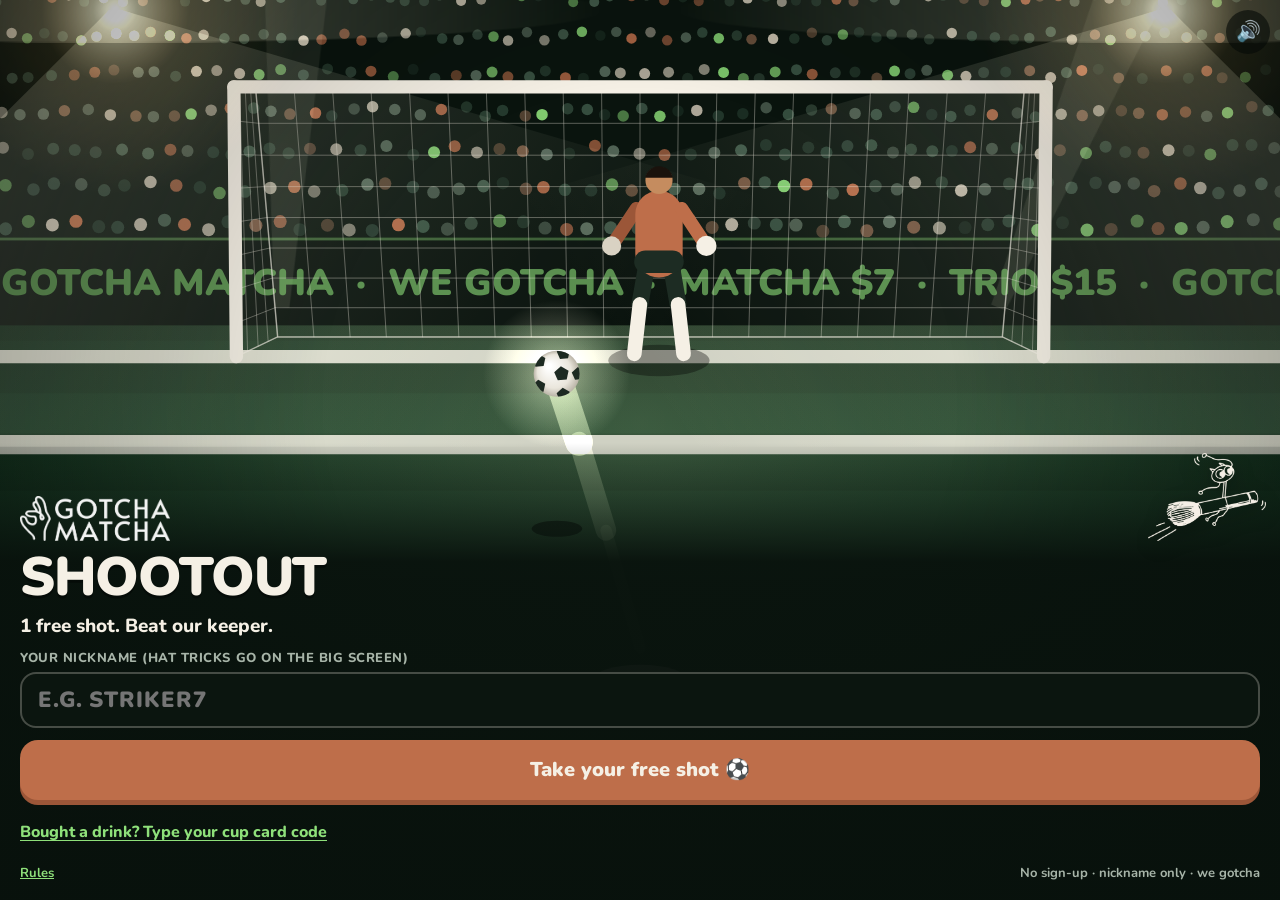
==== index.html @ 00dccb65 "Gotcha Shootout pages: phone game, projector wall, staff page, rules; brand elements, sounds, stadiu" ====
<!doctype html>
<html lang="en">
<head>
<meta charset="utf-8">
<meta name="viewport" content="width=device-width, initial-scale=1, viewport-fit=cover">
<meta name="theme-color" content="#08110c">
<meta name="robots" content="noindex">
<title>Gotcha Shootout</title>
<meta name="description" content="Beat our keeper. A penalty shootout at the Gotcha Matcha booth, OCBC Arena, 13–15 Nov 2026.">
<link rel="preconnect" href="https://fonts.googleapis.com">
<link rel="preconnect" href="https://fonts.gstatic.com" crossorigin>
<link rel="stylesheet" href="https://fonts.googleapis.com/css2?family=Nunito:wght@600;700;800;900&display=swap">
<link rel="preload" href="assets/fonts/gotcha.woff" as="font" type="font/woff" crossorigin>
<link rel="stylesheet" href="assets/shootout.css">
</head>
<body>
<main class="app" id="app">
  <canvas class="pitch" id="pitch" aria-label="Penalty pitch: swipe up from the ball to shoot"></canvas>
  <canvas class="fxlayer" id="fx" aria-hidden="true"></canvas>
  <div class="test-ribbon" id="testRibbon" hidden>TEST SERVER</div>
  <button class="sound" id="soundBtn" aria-pressed="true" aria-label="Sound on">🔊</button>
  <div class="hud" id="hud" hidden>
    <div class="hud-shot" id="hudShot">SHOT 1 OF 3 · <em>EASY</em></div>
    <div class="dots" id="hudDots"></div>
  </div>
  <div class="callout" id="callout" aria-live="polite"></div>
  <div class="hint" id="hint" hidden><span class="finger"></span><span id="hintText">Swipe up to shoot</span></div>

  <section class="sheet" id="landing" aria-labelledby="gameTitle">
    <div class="brandrow">
      <img class="logo" src="assets/img/logo-lockup-white.webp" alt="Gotcha Matcha" width="150" height="46">
      <img class="cat-fly" src="assets/img/cat-whisk-ride-cream.webp" alt="" width="118" height="89">
    </div>
    <h1 class="title" id="gameTitle">SHOOTOUT</h1>
    <p class="lede" id="lede">1 free shot. Beat our keeper.</p>
    <div class="cup" id="cupBanner" hidden></div>
    <p class="err" id="pausedMsg" hidden></p>
    <div class="field">
      <label for="nick">YOUR NICKNAME (HAT TRICKS GO ON THE BIG SCREEN)</label>
      <input class="input" id="nick" maxlength="12" autocomplete="off" autocapitalize="characters" spellcheck="false" placeholder="e.g. STRIKER7">
    </div>
    <p class="err" id="landErr" role="alert" hidden></p>
    <button class="btn glow" id="playBtn">Take your free shot ⚽</button>
    <button class="linkbtn" id="haveCup">Bought a drink? Type your cup card code</button>
    <div class="row" id="cupEntry" hidden>
      <input class="input" id="cupCode" maxlength="8" autocomplete="off" autocapitalize="characters" spellcheck="false" placeholder="6 letters" aria-label="Cup card code">
      <button class="btn ghost" id="cupGo" style="flex:0 0 auto">Unlock</button>
    </div>
    <div class="foot"><a href="rules/">Rules</a><span>No sign-up · nickname only · we gotcha</span></div>
  </section>

  <section class="sheet full" id="result" hidden></section>
  <section class="sheet full" id="fallback" hidden>
    <p class="eyebrow">GOTCHA MATCHA</p>
    <h1 class="title" style="font-size:40px">Can't reach the game</h1>
    <p class="lede">The signal's weak right now. The drinks are still here 👀</p>
    <div class="cta"><h3>Menu</h3><div class="menu" id="fbMenu"></div></div>
    <button class="btn" id="fbRetry">Try the game again</button>
  </section>
</main>
<script src="assets/judge.js"></script>
<script src="assets/core.js"></script>
<script src="assets/pitch.js"></script>
<script src="assets/play.js"></script>
</body>
</html>
---- assets/shootout.css ----
/* Gotcha Shootout — one dark night-stadium look (single theme on purpose: an evening sports event, phones in daylight get the bright cream
   prize card). Brand from www.gotchamatcha.sg: forest, cream, clay, the warm glow, the Gotcha hand lettering (letters and . , ! ? ' - @ only:
   never digits) and the cat doodles. Body type Nunito (heavy weights read at a glance on a phone and across a hall). */
@font-face{font-family:"Gotcha";src:url(fonts/gotcha.woff) format("woff");font-display:swap}
:root{
  color-scheme:dark;
  --forest:#24382C; --forest-deep:#132119; --night:#08110c; --panel:#0f1b14;
  --cream:#F5F0E5; --clay:#BE6E4A; --clay-deep:#9b5638; --glow:#F2B15C; --beige:#D8C2A8;
  --green:#8EE07A; --ink:#14211a; --muted:#a7b4a8; --line:rgba(245,240,229,.14);
  --font:"Nunito",ui-rounded,"SF Pro Rounded",system-ui,-apple-system,"Segoe UI",Roboto,sans-serif;
  --hand:"Gotcha","Bradley Hand","Segoe Print",cursive;
}
*{box-sizing:border-box}
html,body{height:100%;margin:0;overscroll-behavior:none}
body{background:var(--night);color:var(--cream);font-family:var(--font);font-size:15px;-webkit-tap-highlight-color:transparent;-webkit-text-size-adjust:100%}
[hidden]{display:none!important}
button,input{font-family:inherit}
:focus-visible{outline:3px solid var(--green);outline-offset:2px}
a{color:var(--green)}
.hand{font-family:var(--hand);font-weight:400;letter-spacing:.01em}

/* ---------- the phone game fills the screen ---------- */
.app{position:fixed;inset:0;overflow:hidden;background:var(--forest-deep);height:var(--appH,100%)}
.pitch{position:absolute;inset:0;width:100%;height:100%;display:block;touch-action:none;user-select:none;-webkit-user-select:none}
.fxlayer{position:absolute;inset:0;width:100%;height:100%;pointer-events:none;z-index:6}
.flash{position:absolute;inset:0;pointer-events:none;z-index:5;opacity:0;background:radial-gradient(ellipse 90% 70% at 50% 35%,rgba(255,250,235,.95),rgba(242,177,92,.35) 55%,rgba(242,177,92,0) 80%)}
.flash.go{animation:flash .55s ease-out}
.flash.green{background:radial-gradient(ellipse 90% 70% at 50% 35%,rgba(220,255,210,.9),rgba(142,224,122,.35) 55%,rgba(142,224,122,0) 80%)}
@keyframes flash{0%{opacity:.85}100%{opacity:0}}
.test-ribbon{position:absolute;z-index:9;bottom:calc(2px + env(safe-area-inset-bottom,0px));left:50%;transform:translateX(-50%);background:#ffcf4a;color:#2a1d00;
  font:900 10px/1 var(--font);letter-spacing:.16em;padding:4px 8px;border-radius:999px;pointer-events:none;opacity:.92}

/* sound button (top right) */
.sound{position:absolute;z-index:8;top:calc(10px + env(safe-area-inset-top,0px));right:max(10px,env(safe-area-inset-right,0px));width:44px;height:44px;border-radius:50%;
  border:0;background:rgba(5,11,8,.62);color:var(--cream);font-size:20px;line-height:44px;text-align:center;cursor:pointer;padding:0}
.sound[aria-pressed="false"]{opacity:.7}

/* in-game overlays */
.hud{position:absolute;z-index:4;left:0;right:0;top:0;display:flex;align-items:center;gap:10px;
  padding:calc(14px + env(safe-area-inset-top,0px)) 64px 0 max(14px,env(safe-area-inset-left,0px));pointer-events:none}
.hud-shot{font:900 15px/1 var(--font);letter-spacing:.06em;background:rgba(5,11,8,.62);padding:9px 12px;border-radius:999px;white-space:nowrap}
.hud-shot em{font-style:normal;color:var(--green)}
.hud-shot em.hard{color:var(--glow)}
.dots{display:flex;gap:7px;background:rgba(5,11,8,.62);padding:7px 10px;border-radius:999px}
.dots i{width:16px;height:16px;border-radius:50%;border:2px solid rgba(245,240,229,.55);display:block;transition:transform .3s}
.dots i.g{background:var(--green);border-color:var(--green);box-shadow:0 0 10px 2px rgba(142,224,122,.75);animation:dotpop .45s ease-out}
.dots i.m{background:var(--clay);border-color:var(--clay);animation:dotpop .45s ease-out}
@keyframes dotpop{0%{transform:scale(.3)}60%{transform:scale(1.35)}100%{transform:scale(1)}}
.callout{position:absolute;z-index:4;left:0;right:0;top:19%;text-align:center;pointer-events:none;font:400 64px/1 var(--hand);letter-spacing:.01em;
  text-shadow:0 4px 0 rgba(0,0,0,.35),0 0 30px rgba(0,0,0,.6);opacity:0;transform:scale(.6)}
.callout.show{animation:pop 1.3s ease-out forwards}
.callout.good{color:var(--green);text-shadow:0 4px 0 rgba(0,0,0,.35),0 0 24px rgba(142,224,122,.85),0 0 60px rgba(142,224,122,.5)}
.callout small{display:block;font:800 18px/1.3 var(--font);color:var(--cream);margin-top:10px;text-shadow:0 2px 8px rgba(0,0,0,.8)}
@keyframes pop{0%{opacity:0;transform:scale(.5) rotate(-8deg)}14%{opacity:1;transform:scale(1.15) rotate(3deg)}26%{transform:scale(1) rotate(-2deg)}36%{transform:rotate(0)}82%{opacity:1}100%{opacity:0;transform:scale(1.04)}}
.hint{position:absolute;z-index:4;left:0;right:0;bottom:calc(7% + env(safe-area-inset-bottom,0px));text-align:center;pointer-events:none;font:800 17px/1.3 var(--font);text-shadow:0 2px 8px rgba(0,0,0,.8)}
.finger{display:block;margin:0 auto 10px;width:26px;height:26px;border-radius:50%;background:rgba(245,240,229,.9);box-shadow:0 0 0 6px rgba(245,240,229,.25),0 0 24px 6px rgba(242,177,92,.45);animation:swipe 1.4s ease-in-out infinite}
@keyframes swipe{0%{transform:translateY(40px);opacity:0}20%{opacity:1}70%{transform:translateY(-70px);opacity:1}100%{transform:translateY(-80px);opacity:0}}

/* sheets (landing, result, fallback) */
.sheet{position:absolute;z-index:7;left:0;right:0;bottom:0;max-height:100%;overflow-y:auto;-webkit-overflow-scrolling:touch;
  padding:40px max(20px,env(safe-area-inset-left,0px)) calc(18px + env(safe-area-inset-bottom,0px));
  background:linear-gradient(to top,rgba(8,17,12,.98) 0%,rgba(8,17,12,.96) 74%,rgba(8,17,12,0) 100%);display:flex;flex-direction:column;gap:12px}
.sheet > *{flex-shrink:0}
.sheet.full{top:0;padding-top:calc(22px + env(safe-area-inset-top,0px));background:rgba(8,17,12,.95)}
.eyebrow{font:900 12px/1 var(--font);letter-spacing:.22em;color:var(--green);margin:0}
.brandrow{display:flex;align-items:flex-end;justify-content:space-between;gap:10px}
.logo{width:150px;height:auto;display:block;opacity:.95}
.cat-fly{width:118px;height:auto;margin:-30px -6px 0 0;animation:bob 3.2s ease-in-out infinite;filter:drop-shadow(0 6px 10px rgba(0,0,0,.45))}
@keyframes bob{0%,100%{transform:translate(0,0) rotate(-4deg)}50%{transform:translate(-6px,-10px) rotate(3deg)}}
.title{font:900 54px/.9 var(--font);letter-spacing:-.02em;margin:0;
  background:linear-gradient(100deg,var(--cream) 0%,var(--cream) 40%,#fff6dc 47%,var(--glow) 50%,#fff6dc 53%,var(--cream) 60%,var(--cream) 100%);
  background-size:260% 100%;-webkit-background-clip:text;background-clip:text;color:transparent;animation:shine 3.6s ease-in-out infinite;
  filter:drop-shadow(0 3px 0 rgba(0,0,0,.35))}
@keyframes shine{0%{background-position:100% 0}55%,100%{background-position:0 0}}
.lede{font:800 19px/1.3 var(--font);margin:0;text-wrap:balance}
.scribble{font:400 26px/1 var(--hand);color:var(--glow);margin:0}
.field{display:flex;flex-direction:column;gap:6px}
.field label{font:800 13px/1.2 var(--font);color:var(--muted);letter-spacing:.04em}
.input{width:100%;min-height:56px;border-radius:16px;border:2px solid rgba(245,240,229,.25);background:#0b150f;color:var(--cream);
  font:900 22px/1 var(--font);padding:0 16px;letter-spacing:.04em;text-transform:uppercase}
.input:focus{border-color:var(--green);outline:none;box-shadow:0 0 0 4px rgba(142,224,122,.18)}
.err{margin:0;font:800 15px/1.35 var(--font);color:#ffb59b}
.btn{position:relative;appearance:none;border:0;border-radius:18px;min-height:60px;padding:0 20px;font:900 20px/1 var(--font);cursor:pointer;
  background:var(--clay);color:var(--cream);box-shadow:0 5px 0 var(--clay-deep);display:flex;align-items:center;justify-content:center;gap:10px;
  transition:transform .08s}
.btn:active{transform:translateY(3px) scale(.99);box-shadow:0 2px 0 var(--clay-deep)}
.btn[disabled]{opacity:.45;cursor:default}
.btn.glow:not([disabled]){animation:btnglow 2.2s ease-in-out infinite}
@keyframes btnglow{0%,100%{box-shadow:0 5px 0 var(--clay-deep),0 0 0 0 rgba(242,177,92,0)}50%{box-shadow:0 5px 0 var(--clay-deep),0 0 28px 6px rgba(242,177,92,.45)}}
.btn.ghost{background:transparent;border:2px solid rgba(245,240,229,.3);box-shadow:none;min-height:50px;font-size:17px}
.btn.cream{background:var(--cream);color:var(--ink);box-shadow:0 5px 0 #c9bfa9}
.linkbtn{appearance:none;background:none;border:0;color:var(--green);font:800 16px/1.3 var(--font);padding:10px 0;text-align:left;cursor:pointer;text-decoration:underline;text-underline-offset:3px}
.row{display:flex;gap:10px;align-items:center}
.row > *{flex:1;min-width:0}
.cup{background:rgba(142,224,122,.12);border:2px solid var(--green);border-radius:16px;padding:12px 14px;font:800 16px/1.35 var(--font);box-shadow:0 0 22px rgba(142,224,122,.25)}
.cup b{color:var(--green);letter-spacing:.08em}
.note{margin:0;font:800 15px/1.35 var(--font);color:var(--glow)}
.foot{display:flex;justify-content:space-between;gap:10px;font:700 13px/1.3 var(--font);color:var(--muted)}

/* result + prize */
.res-top{display:flex;align-items:center;gap:12px;padding-right:40px}
.res-top > div{flex:1;min-width:0;display:flex;flex-direction:column;gap:8px}
.res-cat{width:96px;height:auto;flex:0 0 auto;filter:drop-shadow(0 6px 10px rgba(0,0,0,.45));animation:catin .7s cubic-bezier(.2,1.6,.4,1) both}
@keyframes catin{from{opacity:0;transform:translateY(20px) scale(.6) rotate(-10deg)}to{opacity:1;transform:none}}
.res-head{font:900 26px/1.15 var(--font);margin:0;text-wrap:balance}
.res-score{display:flex;align-items:center;gap:10px;font:800 16px/1 var(--font);color:var(--muted)}
.res-score .dots{background:transparent;padding:0}
.prize{position:relative;background:var(--cream);color:var(--ink);border-radius:24px;padding:18px 16px 40px;text-align:center;overflow:hidden;
  transition:filter .4s,opacity .4s;box-shadow:0 0 0 1px rgba(255,255,255,.2),0 18px 50px rgba(0,0,0,.45),0 0 60px rgba(242,177,92,.25)}
.prize.flip{animation:flipin .8s cubic-bezier(.2,1.2,.3,1) both}
@keyframes flipin{from{transform:perspective(900px) rotateY(-100deg) scale(.8);opacity:0}to{transform:none;opacity:1}}
.prize::after{content:"";position:absolute;top:-20%;bottom:-20%;left:-60%;width:40%;pointer-events:none;
  background:linear-gradient(100deg,rgba(255,255,255,0),rgba(255,255,255,.75),rgba(255,255,255,0));transform:skewX(-18deg);animation:sweep 3.4s ease-in-out 1s infinite}
@keyframes sweep{0%{left:-60%}35%,100%{left:130%}}
.prize.used::after,.prize.expired::after,.prize.saving::after{display:none}
.prize-photo{width:84px;height:auto;margin:-6px auto 2px;display:block;filter:drop-shadow(0 6px 8px rgba(0,0,0,.25))}
.prize-what{font:900 36px/1.02 var(--font);letter-spacing:-.01em;text-wrap:balance}
.prize-sub{font:800 17px/1.25 var(--font);opacity:.72;margin-top:4px}
.prize-code{font:900 64px/1 var(--font);letter-spacing:.16em;margin:14px 0 6px;padding-left:.16em;font-variant-numeric:tabular-nums}
.prize-timer{font:800 17px/1.3 var(--font)}
.prize-timer b{font-weight:900;font-variant-numeric:tabular-nums;font-size:22px}
.prize-timer.low b{color:var(--clay-deep)}
.prize-rules{font:700 13px/1.3 var(--font);opacity:.7;margin-top:6px}
.prize-roll{position:absolute;left:0;right:0;bottom:0;height:26px;background:repeating-linear-gradient(-45deg,#e6dcc8 0 12px,#efe7d6 12px 24px);background-size:34px 34px;animation:slide 1.2s linear infinite}
.prize-roll .ball{position:absolute;top:3px;left:0;width:20px;height:20px;border-radius:50%;background:radial-gradient(circle at 35% 35%,#fff 0 40%,#d8d2c4 70%);border:2px solid var(--ink);animation:roll 3.2s ease-in-out infinite alternate}
@keyframes slide{to{background-position:34px 0}}
@keyframes roll{from{left:8px;transform:rotate(0)}to{left:calc(100% - 30px);transform:rotate(720deg)}}
.stamp{position:absolute;left:50%;top:44%;transform:translate(-50%,-50%) rotate(-14deg);font:900 72px/1 var(--font);letter-spacing:.1em;color:#5e5e5e;border:7px solid #5e5e5e;border-radius:14px;padding:6px 18px;display:none;background:rgba(245,240,229,.6)}
.prize.used{filter:grayscale(1);opacity:.78;box-shadow:none}
.prize.used .stamp{display:block;animation:stamp .35s cubic-bezier(.2,1.6,.4,1)}
@keyframes stamp{from{transform:translate(-50%,-50%) rotate(-14deg) scale(2.2);opacity:0}to{transform:translate(-50%,-50%) rotate(-14deg) scale(1);opacity:1}}
.prize.saving .prize-what,.prize.saving .prize-code{opacity:.35}
.prize.saving .prize-roll,.prize.used .prize-roll,.prize.expired .prize-roll,.prize.used .prize-roll .ball,.prize.expired .prize-roll .ball{animation:none}
.prize.expired{filter:grayscale(1);opacity:.6;box-shadow:none}
.hold{position:relative;overflow:hidden;width:100%;min-height:58px;border-radius:16px;border:2px dashed rgba(245,240,229,.45);background:transparent;color:var(--cream);font:900 17px/1 var(--font);cursor:pointer;touch-action:none;user-select:none;-webkit-user-select:none}
.hold .fill{position:absolute;inset:0;background:var(--clay);transform-origin:left;transform:scaleX(0)}
.hold.on .fill{transition:transform .9s linear;transform:scaleX(1)}
.hold span.t{position:relative}
.booth{margin:0;text-align:center;font:900 19px/1.3 var(--font)}
.cta{background:#122219;border:2px solid rgba(245,240,229,.16);border-radius:20px;padding:16px;display:flex;flex-direction:column;gap:10px}
.cta h3{margin:0;font:900 21px/1.2 var(--font);text-wrap:balance}
.menu{display:flex;flex-direction:column;gap:2px}
.menu div{display:flex;justify-content:space-between;gap:12px;font:800 16px/1.6 var(--font)}
.menu div span:last-child{font-variant-numeric:tabular-nums;white-space:nowrap}
.menu s{opacity:.55;margin-right:6px;font-weight:700}
.win{font:700 14px/1.45 var(--font);color:var(--muted);margin:0}
.win b{color:var(--cream)}
.again{display:flex;flex-direction:column;gap:8px}

/* ---------- wall (1920x1080 stage, scaled to the projector's screen) ---------- */
body.wallpage{background:#000;overflow:hidden}
.wall-fit{position:fixed;inset:0;overflow:hidden;background:#000}
.wall{position:absolute;left:0;top:0;width:1920px;height:1080px;transform-origin:0 0;overflow:hidden;color:var(--cream);font-family:var(--font);
  background:radial-gradient(ellipse 80% 70% at 58% 45%,#152a1d 0%,#0a140e 58%,#040906 100%)}
.w-beams{position:absolute;inset:0;pointer-events:none;overflow:hidden;opacity:.55}
.w-beams i{position:absolute;bottom:-120px;width:260px;height:1500px;transform-origin:50% 100%;
  background:linear-gradient(to top,rgba(255,244,214,.0),rgba(255,244,214,.10) 35%,rgba(255,244,214,0) 100%);filter:blur(10px);animation:beam 9s ease-in-out infinite alternate}
.w-beams i:nth-child(1){left:120px;animation-duration:11s}
.w-beams i:nth-child(2){left:820px;animation-duration:8s;animation-delay:-3s}
.w-beams i:nth-child(3){right:180px;animation-duration:10s;animation-delay:-6s}
@keyframes beam{from{transform:rotate(-28deg)}to{transform:rotate(26deg)}}
.wall.party .w-beams{opacity:1}
.wall.party .w-beams i{background:linear-gradient(to top,rgba(142,224,122,0),rgba(142,224,122,.22) 35%,rgba(142,224,122,0));animation-duration:1.6s}
.w-head{position:absolute;left:64px;right:64px;top:34px;height:160px;display:flex;align-items:center;justify-content:space-between;gap:40px}
.w-headline{font:900 72px/1.02 var(--font);letter-spacing:-.02em;transition:opacity .45s;text-wrap:balance;max-height:150px;overflow:hidden;min-width:0;
  text-shadow:0 0 30px rgba(242,177,92,.25)}
.w-headline.fade{opacity:0}
.w-brand{display:flex;flex-direction:column;align-items:flex-end;gap:6px;flex:0 0 auto}
.w-brand img{width:330px;height:auto;display:block}
.w-brand small{font:400 40px/1 var(--hand);color:var(--glow)}
.w-qr{position:absolute;left:64px;top:214px;width:560px}
.qrbox{width:500px;height:500px;background:var(--cream);border-radius:28px;padding:22px;box-shadow:0 0 0 6px rgba(245,240,229,.1),0 0 70px rgba(242,177,92,.35);animation:qrglow 3s ease-in-out infinite}
@keyframes qrglow{50%{box-shadow:0 0 0 6px rgba(245,240,229,.18),0 0 110px rgba(242,177,92,.6)}}
.qrbox svg{display:block;width:100%;height:100%}
.w-scan{font:900 70px/1 var(--font);margin-top:24px}
.w-sub{font:900 32px/1.15 var(--font);color:var(--green);margin-top:10px}
.w-url{font:800 26px/1.2 var(--font);color:var(--muted);margin-top:10px}
.w-pitch{position:absolute;left:680px;top:214px;width:760px;height:700px;border-radius:30px;overflow:hidden;box-shadow:0 0 0 3px rgba(245,240,229,.12),0 0 80px rgba(0,0,0,.6)}
.w-pitch canvas{position:absolute;inset:0;width:100%;height:100%;display:block}
.w-live{position:absolute;left:22px;top:20px;background:rgba(4,9,6,.72);padding:10px 20px;border-radius:999px;font:900 30px/1 var(--font);letter-spacing:.04em}
.w-live i{display:inline-block;width:16px;height:16px;border-radius:50%;background:var(--clay);margin-right:12px;vertical-align:2px;animation:blink 1s steps(2) infinite}
@keyframes blink{50%{opacity:.2}}
.w-board{position:absolute;left:1480px;top:214px;width:384px;height:700px;display:flex;flex-direction:column}
.w-board h3{margin:0;font:900 50px/1.05 var(--font)}
.w-order{font:800 24px/1.3 var(--font);color:var(--muted);margin:6px 0 10px}
.w-board ol{list-style:none;margin:0;padding:0}
.w-board li{display:flex;justify-content:space-between;align-items:baseline;gap:16px;font:900 36px/1.1 var(--font);padding:13px 0;border-bottom:2px solid rgba(245,240,229,.12)}
.w-board li span{overflow:hidden;text-overflow:ellipsis;white-space:nowrap}
.w-board li time{font:800 30px/1 var(--font);color:var(--muted);font-variant-numeric:tabular-nums}
.w-board li.new span{color:var(--green);text-shadow:0 0 18px rgba(142,224,122,.7)}
.w-empty{font:900 44px/1.15 var(--font);color:var(--muted);margin-top:24px}
.w-more{font:800 24px/1.3 var(--font);color:var(--muted);margin-top:12px}
.w-count{position:absolute;left:64px;bottom:44px;font:900 50px/1 var(--font);font-variant-numeric:tabular-nums}
.w-count b{color:var(--green)}
.w-deal{position:absolute;right:64px;bottom:34px;background:var(--clay);color:var(--cream);font:900 46px/1 var(--font);padding:20px 36px;border-radius:999px;white-space:nowrap;box-shadow:0 0 50px rgba(190,110,74,.45)}
.w-deal s{opacity:.7;font-weight:800;margin-left:10px}
.w-net{position:absolute;right:30px;top:8px;font:800 20px/1 var(--font);color:var(--muted)}
.w-net i{display:inline-block;width:12px;height:12px;border-radius:50%;background:var(--green);margin-right:8px}
.w-net.off i{background:#6b6b6b}
.w-cel{position:absolute;left:660px;top:0;right:0;bottom:0;background:rgba(3,8,5,.82);display:flex;flex-direction:column;align-items:center;justify-content:center;text-align:center}
.w-cel .big{font:400 250px/0.95 var(--hand);color:var(--green);text-shadow:0 10px 0 rgba(0,0,0,.3),0 0 60px rgba(142,224,122,.7)}
.w-cel.hat .big{font-size:220px;color:var(--cream);text-shadow:0 10px 0 rgba(0,0,0,.3),0 0 80px rgba(242,177,92,.8)}
.w-cel .who{font:900 150px/1 var(--font);margin-top:30px;max-width:1200px;overflow:hidden;white-space:nowrap}
.w-cel.hat .who{color:var(--green);font-size:170px}
.w-cel .note{font:800 44px/1.2 var(--font);color:var(--muted);margin-top:30px}
.w-cel img{width:260px;height:auto;margin-bottom:10px}
.w-cel.show{animation:celin .35s ease-out}
@keyframes celin{from{opacity:0;transform:scale(1.06)}to{opacity:1;transform:scale(1)}}
.w-confetti{position:absolute;top:0;left:0;width:1920px;height:1080px;pointer-events:none}
.w-flash{position:absolute;inset:0;pointer-events:none;opacity:0;background:radial-gradient(ellipse 60% 60% at 60% 45%,rgba(255,250,235,.7),rgba(255,250,235,0) 70%)}
.w-flash.go{animation:flash .6s ease-out}
.w-start{position:fixed;z-index:20;left:50%;bottom:24px;transform:translateX(-50%);display:flex;gap:12px}
.w-start button{appearance:none;border:0;border-radius:999px;background:var(--cream);color:var(--ink);font:900 22px/1 var(--font);padding:16px 26px;cursor:pointer}
.w-start button:focus-visible{outline:5px solid var(--green)}

/* ---------- staff ---------- */
body.staffpage{background:#0b150f}
.staff-body{max-width:520px;margin:0 auto;min-height:100%;padding:calc(22px + env(safe-area-inset-top,0px)) max(18px,env(safe-area-inset-left,0px)) 40px;display:flex;flex-direction:column;gap:18px}
.staff-body h2{margin:0;font:900 26px/1.1 var(--font)}
.staff-body h3{margin:0;font:900 18px/1.2 var(--font)}
.staff-top{display:flex;align-items:center;justify-content:space-between;gap:10px}
.staff-top img{width:64px;height:auto}
.sec{display:flex;flex-direction:column;gap:10px;padding-bottom:16px;border-bottom:1px solid var(--line)}
.sec:last-child{border-bottom:0}
.sub{margin:0;font:700 13px/1.4 var(--font);color:var(--muted)}
.sub b{color:var(--cream)}
.pin-dots{display:flex;gap:14px;justify-content:center;margin:10px 0}
.pin-dots i{width:18px;height:18px;border-radius:50%;border:2px solid var(--cream)}
.pin-dots i.f{background:var(--cream)}
.pad{display:grid;grid-template-columns:repeat(3,1fr);gap:10px}
.pad button{min-height:64px;border-radius:18px;border:0;background:#17271e;color:var(--cream);font:900 26px/1 var(--font);cursor:pointer}
.pad button:active{background:#22382b}
.tiles{display:grid;grid-template-columns:1fr 1fr;gap:10px}
.tile{background:#122219;border-radius:16px;padding:12px 14px;display:flex;flex-direction:column;gap:4px}
.tile b{font:900 30px/1 var(--font);font-variant-numeric:tabular-nums}
.tile span{font:700 13px/1.3 var(--font);color:var(--muted)}
.tile.key{grid-column:1 / -1;background:#18301f;border:2px solid var(--green)}
.namelist{display:flex;flex-direction:column}
.namerow{display:flex;align-items:center;justify-content:space-between;gap:10px;padding:8px 0;border-bottom:1px solid var(--line);font:900 18px/1.2 var(--font)}
.namerow small{font:700 13px var(--font);color:var(--muted);margin-left:8px}
.namerow.hid span{opacity:.45;text-decoration:line-through}
.onwall{font:900 10px/1 var(--font);font-style:normal;letter-spacing:.1em;background:var(--green);color:var(--ink);padding:3px 5px;border-radius:4px;margin-left:8px;vertical-align:2px}
.smallbtn{appearance:none;border:0;border-radius:12px;min-height:44px;padding:0 16px;font:900 15px/1 var(--font);background:#2a3b31;color:var(--cream);cursor:pointer;white-space:nowrap}
.smallbtn.warn{background:var(--clay)}
.okmsg{margin:0;font:900 17px/1.35 var(--font);color:var(--green)}
.qrsmall{background:var(--cream);border-radius:14px;padding:10px;width:150px;height:150px;flex:0 0 auto}
.qrsmall svg{width:100%;height:100%;display:block}
.staff-stale{background:#3a2a12;color:#ffd9a0;border-radius:12px;padding:10px 12px;font:800 14px/1.35 var(--font)}

/* ---------- rules (phone page) ---------- */
body.docpage{background:var(--night)}
.doc{max-width:560px;margin:0 auto;padding:calc(24px + env(safe-area-inset-top,0px)) max(18px,env(safe-area-inset-left,0px)) 40px;display:flex;flex-direction:column;gap:16px}
.doc h1{font:900 30px/1.1 var(--font);margin:0;text-wrap:balance}
.doc h2{font:900 21px/1.2 var(--font);margin:0}
.doc p,.doc li{font:600 15px/1.55 var(--font);color:#dfe6dc;margin:0}
.doc ul{margin:0;padding-left:20px;display:flex;flex-direction:column;gap:6px}
.doc .card{background:var(--panel);border:1px solid var(--line);border-radius:18px;padding:16px 18px;display:flex;flex-direction:column;gap:12px}
.tbl{overflow-x:auto}
.tbl table{border-collapse:collapse;width:100%}
.tbl th,.tbl td{text-align:left;padding:9px 10px;border-bottom:1px solid var(--line);font:600 14px/1.4 var(--font);vertical-align:top}
.tbl th{font:900 12px/1.2 var(--font);letter-spacing:.08em;color:var(--muted);text-transform:uppercase}

@media (prefers-reduced-motion:reduce){
  .finger,.prize-roll,.prize-roll .ball,.w-live i,.cat-fly,.title,.btn.glow,.qrbox,.w-beams i,.prize::after{animation:none}
  .title{background:none;color:var(--cream)}
  .callout.show{animation:fadeonly 1.3s forwards}
  .prize.flip,.res-cat,.dots i.g,.dots i.m,.prize.used .stamp{animation:none}
  .flash.go,.w-flash.go{animation:none}
  @keyframes fadeonly{0%,82%{opacity:1;transform:none}100%{opacity:0;transform:none}}
}
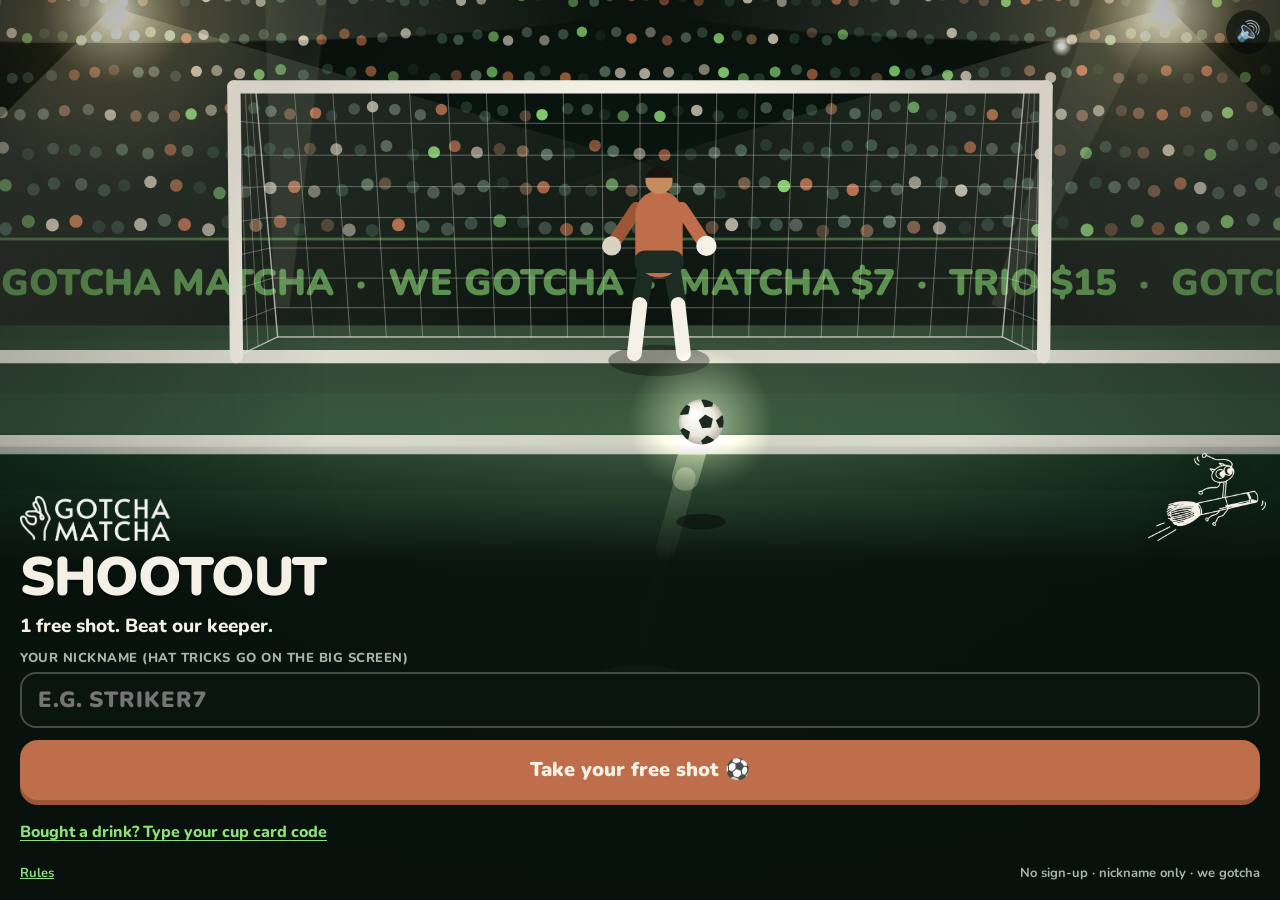
==== commit 194cf573: "Review fixes: server-confirmed green USED with hold id, red already-used/not-valid, staff till tally" ====
--- a/index.html
+++ b/index.html
@@ -9,7 +9,7 @@
 <meta name="description" content="Beat our keeper. A penalty shootout at the Gotcha Matcha booth, OCBC Arena, 13–15 Nov 2026.">
 <link rel="preconnect" href="https://fonts.googleapis.com">
 <link rel="preconnect" href="https://fonts.gstatic.com" crossorigin>
-<link rel="stylesheet" href="https://fonts.googleapis.com/css2?family=Nunito:wght@600;700;800;900&display=swap">
+<link rel="stylesheet" href="https://fonts.googleapis.com/css2?family=Nunito:wght@600;700;800;900&display=swap" media="print" onload="this.media='all'">
 <link rel="preload" href="assets/fonts/gotcha.woff" as="font" type="font/woff" crossorigin>
 <link rel="stylesheet" href="assets/shootout.css">
 </head>
--- a/assets/shootout.css
+++ b/assets/shootout.css
@@ -20,10 +20,10 @@
 .hand{font-family:var(--hand);font-weight:400;letter-spacing:.01em}
 
 /* ---------- the phone game fills the screen ---------- */
-.app{position:fixed;inset:0;overflow:hidden;background:var(--forest-deep);height:var(--appH,100%)}
-.pitch{position:absolute;inset:0;width:100%;height:100%;display:block;touch-action:none;user-select:none;-webkit-user-select:none}
-.fxlayer{position:absolute;inset:0;width:100%;height:100%;pointer-events:none;z-index:6}
-.flash{position:absolute;inset:0;pointer-events:none;z-index:5;opacity:0;background:radial-gradient(ellipse 90% 70% at 50% 35%,rgba(255,250,235,.95),rgba(242,177,92,.35) 55%,rgba(242,177,92,0) 80%)}
+.app{position:fixed;top:0;right:0;bottom:0;left:0;overflow:hidden;background:var(--forest-deep);height:var(--appH,100%)}
+.pitch{position:absolute;top:0;right:0;bottom:0;left:0;width:100%;height:100%;display:block;touch-action:none;user-select:none;-webkit-user-select:none}
+.fxlayer{position:absolute;top:0;right:0;bottom:0;left:0;width:100%;height:100%;pointer-events:none;z-index:6}
+.flash{position:absolute;top:0;right:0;bottom:0;left:0;pointer-events:none;z-index:5;opacity:0;background:radial-gradient(ellipse 90% 70% at 50% 35%,rgba(255,250,235,.95),rgba(242,177,92,.35) 55%,rgba(242,177,92,0) 80%)}
 .flash.go{animation:flash .55s ease-out}
 .flash.green{background:radial-gradient(ellipse 90% 70% at 50% 35%,rgba(220,255,210,.9),rgba(142,224,122,.35) 55%,rgba(142,224,122,0) 80%)}
 @keyframes flash{0%{opacity:.85}100%{opacity:0}}
@@ -127,13 +127,23 @@
 @keyframes roll{from{left:8px;transform:rotate(0)}to{left:calc(100% - 30px);transform:rotate(720deg)}}
 .stamp{position:absolute;left:50%;top:44%;transform:translate(-50%,-50%) rotate(-14deg);font:900 72px/1 var(--font);letter-spacing:.1em;color:#5e5e5e;border:7px solid #5e5e5e;border-radius:14px;padding:6px 18px;display:none;background:rgba(245,240,229,.6)}
 .prize.used{filter:grayscale(1);opacity:.78;box-shadow:none}
+.prize.used .prize-timer{filter:grayscale(0)}
+.prize-timer.ok{color:#1d6b2c}
+.prize.used.ok{filter:none;opacity:1}
+.prize.used.ok .stamp{color:#1d6b2c;border-color:#1d6b2c;background:rgba(220,245,214,.75)}
+.prize.used.ok .prize-what,.prize.used.ok .prize-code,.prize.used.ok .prize-sub{opacity:.35}
+.prize.used.unsure .stamp{color:#8a5a00;border-color:#8a5a00}
+.prize-timer.unsure{color:#8a5a00;font-weight:900}
+.prize.dup{filter:none;opacity:1;background:#ffd9d0}
+.prize.dup .stamp{color:#b3261e;border-color:#b3261e;background:rgba(255,217,208,.7)}
+.prize-timer.dupmsg{color:#b3261e;font-weight:900}
 .prize.used .stamp{display:block;animation:stamp .35s cubic-bezier(.2,1.6,.4,1)}
 @keyframes stamp{from{transform:translate(-50%,-50%) rotate(-14deg) scale(2.2);opacity:0}to{transform:translate(-50%,-50%) rotate(-14deg) scale(1);opacity:1}}
 .prize.saving .prize-what,.prize.saving .prize-code{opacity:.35}
 .prize.saving .prize-roll,.prize.used .prize-roll,.prize.expired .prize-roll,.prize.used .prize-roll .ball,.prize.expired .prize-roll .ball{animation:none}
 .prize.expired{filter:grayscale(1);opacity:.6;box-shadow:none}
 .hold{position:relative;overflow:hidden;width:100%;min-height:58px;border-radius:16px;border:2px dashed rgba(245,240,229,.45);background:transparent;color:var(--cream);font:900 17px/1 var(--font);cursor:pointer;touch-action:none;user-select:none;-webkit-user-select:none}
-.hold .fill{position:absolute;inset:0;background:var(--clay);transform-origin:left;transform:scaleX(0)}
+.hold .fill{position:absolute;top:0;right:0;bottom:0;left:0;background:var(--clay);transform-origin:left;transform:scaleX(0)}
 .hold.on .fill{transition:transform .9s linear;transform:scaleX(1)}
 .hold span.t{position:relative}
 .booth{margin:0;text-align:center;font:900 19px/1.3 var(--font)}
@@ -149,10 +159,10 @@
 
 /* ---------- wall (1920x1080 stage, scaled to the projector's screen) ---------- */
 body.wallpage{background:#000;overflow:hidden}
-.wall-fit{position:fixed;inset:0;overflow:hidden;background:#000}
+.wall-fit{position:fixed;top:0;right:0;bottom:0;left:0;overflow:hidden;background:#000}
 .wall{position:absolute;left:0;top:0;width:1920px;height:1080px;transform-origin:0 0;overflow:hidden;color:var(--cream);font-family:var(--font);
   background:radial-gradient(ellipse 80% 70% at 58% 45%,#152a1d 0%,#0a140e 58%,#040906 100%)}
-.w-beams{position:absolute;inset:0;pointer-events:none;overflow:hidden;opacity:.55}
+.w-beams{position:absolute;top:0;right:0;bottom:0;left:0;pointer-events:none;overflow:hidden;opacity:.55}
 .w-beams i{position:absolute;bottom:-120px;width:260px;height:1500px;transform-origin:50% 100%;
   background:linear-gradient(to top,rgba(255,244,214,.0),rgba(255,244,214,.10) 35%,rgba(255,244,214,0) 100%);filter:blur(10px);animation:beam 9s ease-in-out infinite alternate}
 .w-beams i:nth-child(1){left:120px;animation-duration:11s}
@@ -176,7 +186,7 @@
 .w-sub{font:900 32px/1.15 var(--font);color:var(--green);margin-top:10px}
 .w-url{font:800 26px/1.2 var(--font);color:var(--muted);margin-top:10px}
 .w-pitch{position:absolute;left:680px;top:214px;width:760px;height:700px;border-radius:30px;overflow:hidden;box-shadow:0 0 0 3px rgba(245,240,229,.12),0 0 80px rgba(0,0,0,.6)}
-.w-pitch canvas{position:absolute;inset:0;width:100%;height:100%;display:block}
+.w-pitch canvas{position:absolute;top:0;right:0;bottom:0;left:0;width:100%;height:100%;display:block}
 .w-live{position:absolute;left:22px;top:20px;background:rgba(4,9,6,.72);padding:10px 20px;border-radius:999px;font:900 30px/1 var(--font);letter-spacing:.04em}
 .w-live i{display:inline-block;width:16px;height:16px;border-radius:50%;background:var(--clay);margin-right:12px;vertical-align:2px;animation:blink 1s steps(2) infinite}
 @keyframes blink{50%{opacity:.2}}
@@ -207,7 +217,7 @@
 .w-cel.show{animation:celin .35s ease-out}
 @keyframes celin{from{opacity:0;transform:scale(1.06)}to{opacity:1;transform:scale(1)}}
 .w-confetti{position:absolute;top:0;left:0;width:1920px;height:1080px;pointer-events:none}
-.w-flash{position:absolute;inset:0;pointer-events:none;opacity:0;background:radial-gradient(ellipse 60% 60% at 60% 45%,rgba(255,250,235,.7),rgba(255,250,235,0) 70%)}
+.w-flash{position:absolute;top:0;right:0;bottom:0;left:0;pointer-events:none;opacity:0;background:radial-gradient(ellipse 60% 60% at 60% 45%,rgba(255,250,235,.7),rgba(255,250,235,0) 70%)}
 .w-flash.go{animation:flash .6s ease-out}
 .w-start{position:fixed;z-index:20;left:50%;bottom:24px;transform:translateX(-50%);display:flex;gap:12px}
 .w-start button{appearance:none;border:0;border-radius:999px;background:var(--cream);color:var(--ink);font:900 22px/1 var(--font);padding:16px 26px;cursor:pointer}
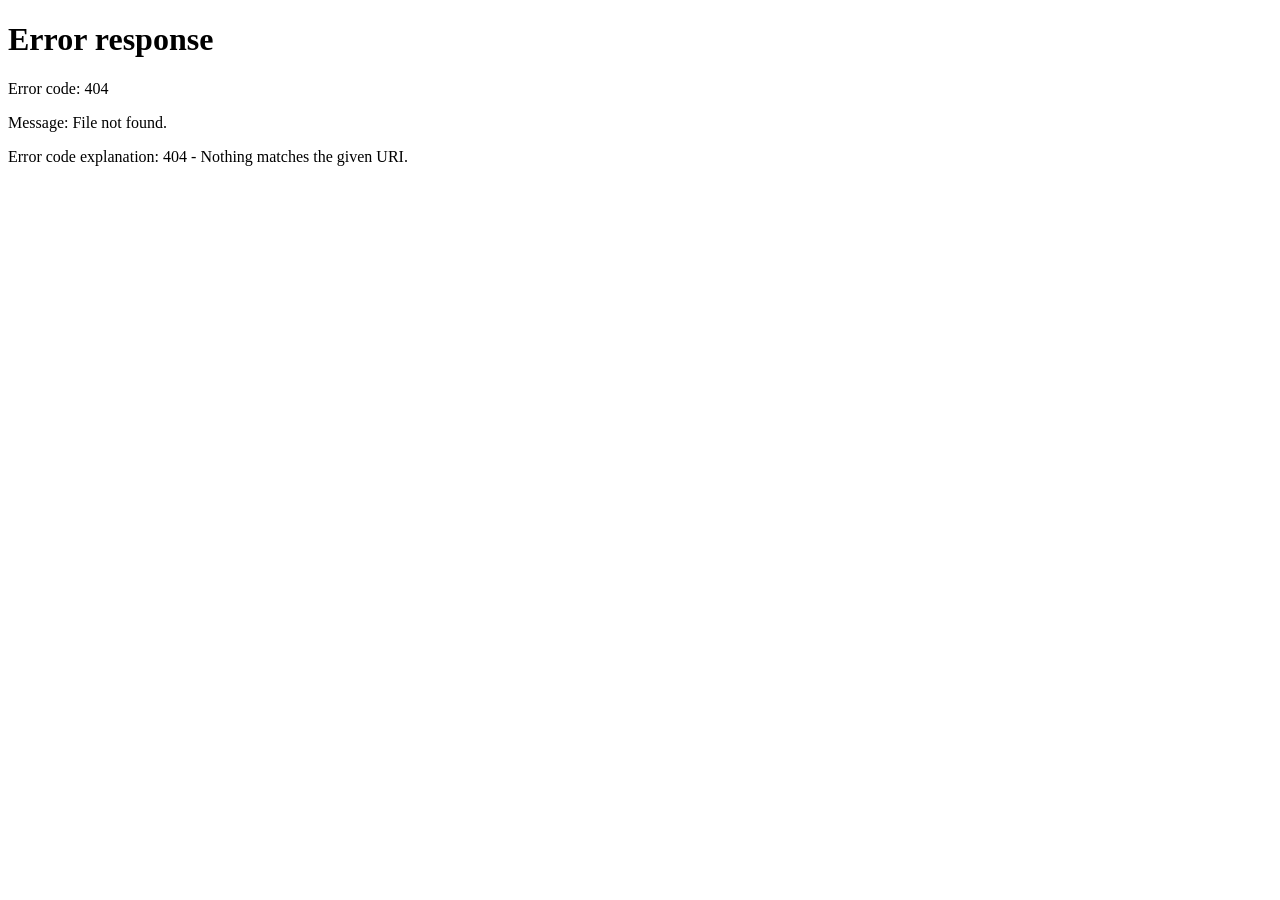
==== commit a91dfbc3: "Go live: the banner address now opens the 3v3 game (root, wall, staff, rules redirect to /3v3/; quer" ====
--- a/index.html
+++ b/index.html
@@ -3,64 +3,16 @@
 <head>
 <meta charset="utf-8">
 <meta name="viewport" content="width=device-width, initial-scale=1, viewport-fit=cover">
-<meta name="theme-color" content="#08110c">
 <meta name="robots" content="noindex">
 <title>Gotcha Shootout</title>
-<meta name="description" content="Beat our keeper. A penalty shootout at the Gotcha Matcha booth, OCBC Arena, 13–15 Nov 2026.">
-<link rel="preconnect" href="https://fonts.googleapis.com">
-<link rel="preconnect" href="https://fonts.gstatic.com" crossorigin>
-<link rel="stylesheet" href="https://fonts.googleapis.com/css2?family=Nunito:wght@600;700;800;900&display=swap" media="print" onload="this.media='all'">
-<link rel="preload" href="assets/fonts/gotcha.woff" as="font" type="font/woff" crossorigin>
-<link rel="stylesheet" href="assets/shootout.css">
+<style>html,body{margin:0;height:100%;background:#07110b;color:#f3ead6;font:700 18px/1.4 system-ui,sans-serif}a{color:#ffd23f}p{padding:24px;text-align:center}</style>
+<script>
+/* The printed banner QR opens this address. The game lives at /shootout/3v3/ (owner 12 Nov 2026: the 3v3 replaced the penalty game).
+   Keep the query (api=…, join=…); the old cup-card ?c= is dropped. */
+(function(){var q=location.search.replace(/^\?/,"").split("&").filter(function(p){return p&&p.indexOf("c=")!==0;}).join("&");
+location.replace("/shootout/3v3/"+(q?"?"+q:"")+location.hash);})();
+</script>
+<noscript><meta http-equiv="refresh" content="0; url=/shootout/3v3/"></noscript>
 </head>
-<body>
-<main class="app" id="app">
-  <canvas class="pitch" id="pitch" aria-label="Penalty pitch: swipe up from the ball to shoot"></canvas>
-  <canvas class="fxlayer" id="fx" aria-hidden="true"></canvas>
-  <div class="test-ribbon" id="testRibbon" hidden>TEST SERVER</div>
-  <button class="sound" id="soundBtn" aria-pressed="true" aria-label="Sound on">🔊</button>
-  <div class="hud" id="hud" hidden>
-    <div class="hud-shot" id="hudShot">SHOT 1 OF 3 · <em>EASY</em></div>
-    <div class="dots" id="hudDots"></div>
-  </div>
-  <div class="callout" id="callout" aria-live="polite"></div>
-  <div class="hint" id="hint" hidden><span class="finger"></span><span id="hintText">Swipe up to shoot</span></div>
-
-  <section class="sheet" id="landing" aria-labelledby="gameTitle">
-    <div class="brandrow">
-      <img class="logo" src="assets/img/logo-lockup-white.webp" alt="Gotcha Matcha" width="150" height="46">
-      <img class="cat-fly" src="assets/img/cat-whisk-ride-cream.webp" alt="" width="118" height="89">
-    </div>
-    <h1 class="title" id="gameTitle">SHOOTOUT</h1>
-    <p class="lede" id="lede">1 free shot. Beat our keeper.</p>
-    <div class="cup" id="cupBanner" hidden></div>
-    <p class="err" id="pausedMsg" hidden></p>
-    <div class="field">
-      <label for="nick">YOUR NICKNAME (HAT TRICKS GO ON THE BIG SCREEN)</label>
-      <input class="input" id="nick" maxlength="12" autocomplete="off" autocapitalize="characters" spellcheck="false" placeholder="e.g. STRIKER7">
-    </div>
-    <p class="err" id="landErr" role="alert" hidden></p>
-    <button class="btn glow" id="playBtn">Take your free shot ⚽</button>
-    <button class="linkbtn" id="haveCup">Bought a drink? Type your cup card code</button>
-    <div class="row" id="cupEntry" hidden>
-      <input class="input" id="cupCode" maxlength="8" autocomplete="off" autocapitalize="characters" spellcheck="false" placeholder="6 letters" aria-label="Cup card code">
-      <button class="btn ghost" id="cupGo" style="flex:0 0 auto">Unlock</button>
-    </div>
-    <div class="foot"><a href="rules/">Rules</a><span>No sign-up · nickname only · we gotcha</span></div>
-  </section>
-
-  <section class="sheet full" id="result" hidden></section>
-  <section class="sheet full" id="fallback" hidden>
-    <p class="eyebrow">GOTCHA MATCHA</p>
-    <h1 class="title" style="font-size:40px">Can't reach the game</h1>
-    <p class="lede">The signal's weak right now. The drinks are still here 👀</p>
-    <div class="cta"><h3>Menu</h3><div class="menu" id="fbMenu"></div></div>
-    <button class="btn" id="fbRetry">Try the game again</button>
-  </section>
-</main>
-<script src="assets/judge.js"></script>
-<script src="assets/core.js"></script>
-<script src="assets/pitch.js"></script>
-<script src="assets/play.js"></script>
-</body>
+<body><p><a href="/shootout/3v3/">▶ Play Gotcha Shootout</a></p></body>
 </html>
